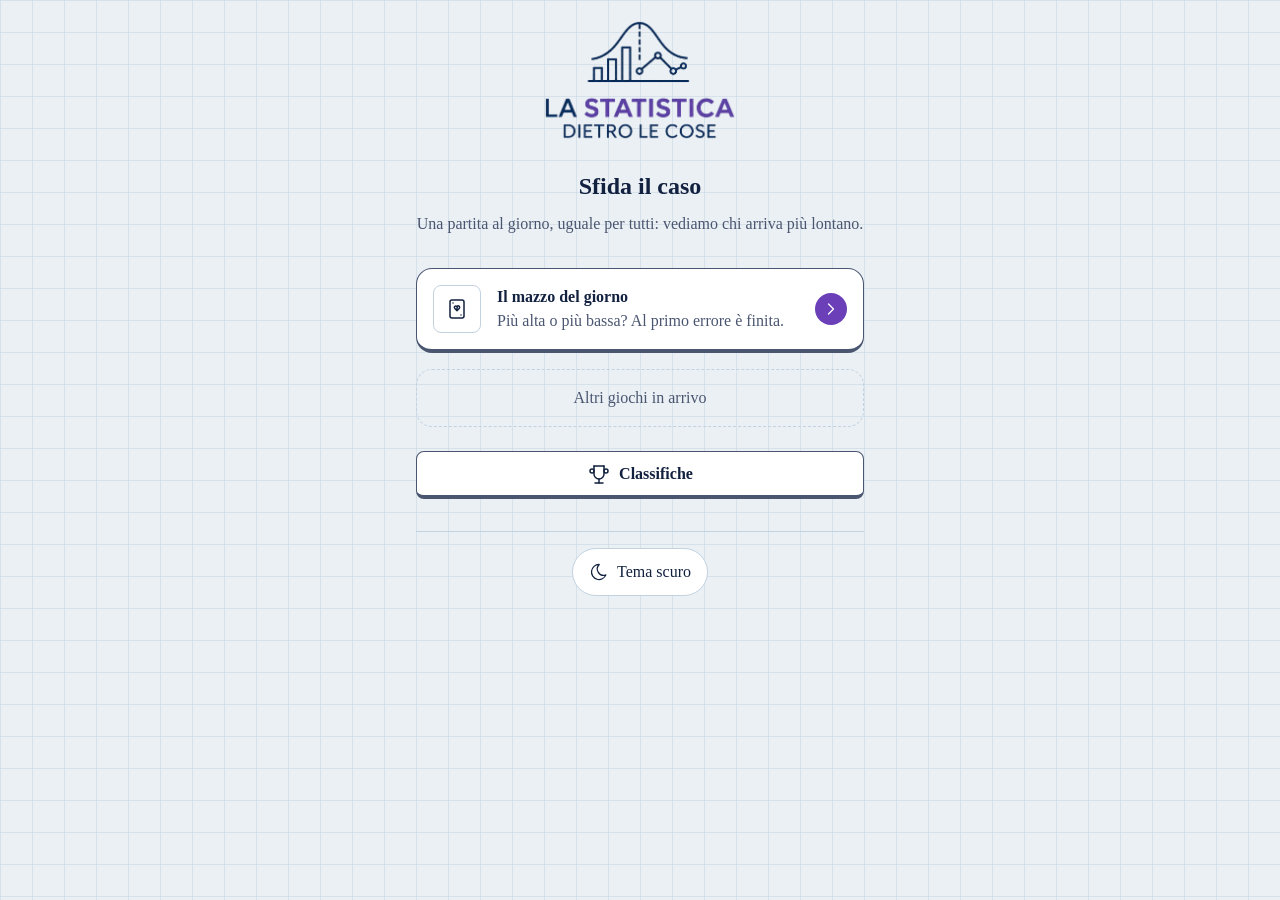
==== index.html @ bce46f34 "Sito La Statistica Dietro Le Cose: mazzo del giorno e classifiche Co-Authored-By: Claude Opus 5.5 <n" ====
<!doctype html>
<html lang="it">
<head>
  <meta charset="utf-8">
  <meta name="viewport" content="width=device-width, initial-scale=1, viewport-fit=cover">
  <title>La Statistica Dietro Le Cose</title>
  <meta name="description" content="Giochi e progetti della pagina La Statistica Dietro Le Cose.">
  <meta property="og:title" content="La Statistica Dietro Le Cose">
  <meta property="og:description" content="Giochi e progetti per vedere la matematica in azione.">
  <meta name="theme-color" content="#EAF0F4">
  <link rel="icon" type="image/png" href="icona.png">
  <link rel="apple-touch-icon" href="icona.png">
  <link rel="stylesheet" href="stile.css">
  <script src="tema.js"></script>
  <style>
    .logo {
      display: block;
      width: 100%; max-width: 200px; height: auto;
      margin: 0 auto var(--s3);
    }
    /* due versioni del logo: quella giusta per il tema */
    .logo-scuro { display: none; }
    :root[data-theme="dark"] .logo-chiaro { display: none; }
    :root[data-theme="dark"] .logo-scuro { display: block; }
    @media (prefers-color-scheme: dark) {
      :root:not([data-theme="light"]) .logo-chiaro { display: none; }
      :root:not([data-theme="light"]) .logo-scuro { display: block; }
    }
    h1 { text-align: center; font-size: 24px; margin: 0 0 var(--s1); }
    .sottotitolo { text-align: center; color: var(--testo-tenue); margin: 0 0 var(--s4); }

    .progetti { list-style: none; margin: 0; padding: 0; display: grid; gap: var(--s2); }
    /* ogni gioco è una scheda da toccare: bordo in rilievo come i bottoni, freccia viola */
    .progetto {
      display: flex; align-items: center; gap: var(--s2);
      padding: var(--s2);
      text-decoration: none;
      background: var(--superficie);
      border: 1px solid var(--testo-tenue);
      border-bottom-width: var(--rilievo);
      border-radius: var(--s2);
      -webkit-tap-highlight-color: transparent;
      transition: transform .08s, border-bottom-width .08s;
    }
    .progetto:active { transform: translateY(3px); border-bottom-width: 1px; margin-bottom: 3px; }
    @media (hover: hover) { .progetto:hover { background: var(--fondo); } }
    .progetto .riquadro {
      flex: none; width: var(--s6); height: var(--s6);
      display: grid; place-items: center;
      border: 1px solid var(--linea);
      border-radius: var(--s1);
    }
    .progetto .testo { flex: 1; min-width: 0; }
    .progetto strong { display: block; font-size: 16px; }
    .progetto span.descrizione { display: block; font-size: 16px; color: var(--testo-tenue); }
    .progetto .vai {
      flex: none; width: var(--s4); height: var(--s4);
      display: grid; place-items: center;
      color: var(--su-accento); background: var(--accento);
      border-radius: 50%;
    }
    .progetto .vai .icona { width: 20px; height: 20px; }

    .in-arrivo {
      text-align: center; color: var(--testo-tenue);
      padding: var(--s2); border: 1px dashed var(--linea); border-radius: var(--s2);
    }
    .classifiche { width: 100%; margin-top: var(--s3); }
    footer { text-align: center; color: var(--testo-tenue); margin-top: var(--s4); }
  </style>
</head>
<body>
  <main class="pagina">
    <img class="logo logo-chiaro" src="logo.png" alt="La Statistica Dietro Le Cose" width="809" height="519">
    <img class="logo logo-scuro" src="logo-scuro.png" alt="La Statistica Dietro Le Cose" width="809" height="519">
    <h1>Sfida il caso</h1>
    <p class="sottotitolo">Una partita al giorno, uguale per tutti: vediamo chi arriva più lontano.</p>

    <ul class="progetti">
      <!--
        PER AGGIUNGERE UN PROGETTO: copia un blocco <li> ... </li> qui sotto,
        incollalo dove vuoi nella lista e cambia link, icona, titolo e descrizione.
        Il primo della lista è quello più in alto.
        Le icone vengono tutte da Tabler Icons (versione outline): si copia l'SVG
        dell'icona e si mette class="icona" (vedi la skill "stile-interfacce").
      -->
      <li>
        <a class="progetto" href="mazzo/">
          <span class="riquadro" aria-hidden="true">
            <!-- Tabler: playing-card -->
            <svg class="icona" viewBox="0 0 24 24"><path d="M19 5v14a2 2 0 0 1 -2 2h-10a2 2 0 0 1 -2 -2v-14a2 2 0 0 1 2 -2h10a2 2 0 0 1 2 2z"/><path d="M8 6h.01"/><path d="M16 18h.01"/><path d="M11.92 11.448a1.5 1.5 0 0 0 -2.11 -2.103a1.5 1.5 0 0 0 -.006 2.12l2.196 2.15l2.21 -2.15a1.5 1.5 0 0 0 0 -2.12a1.5 1.5 0 0 0 -2.12 0"/></svg>
          </span>
          <span class="testo">
            <strong>Il mazzo del giorno</strong>
            <span class="descrizione">Più alta o più bassa? Al primo errore è finita.</span>
          </span>
          <!-- Tabler: chevron-right -->
          <span class="vai" aria-hidden="true"><svg class="icona" viewBox="0 0 24 24"><path d="M9 6l6 6l-6 6"/></svg></span>
        </a>
      </li>

      <li class="in-arrivo">Altri giochi in arrivo</li>
    </ul>

    <a class="bottone chiaro classifiche" href="classifica/">
      <!-- Tabler: trophy -->
      <svg class="icona" viewBox="0 0 24 24" aria-hidden="true"><path d="M8 21l8 0"/><path d="M12 17l0 4"/><path d="M7 4l10 0"/><path d="M17 4v8a5 5 0 0 1 -10 0v-8"/><path d="M5 9m-2 0a2 2 0 1 0 4 0a2 2 0 1 0 -4 0"/><path d="M19 9m-2 0a2 2 0 1 0 4 0a2 2 0 1 0 -4 0"/></svg>
      Classifiche
    </a>
  </main>
</body>
</html>
---- stile.css ----
/*
  Stile comune del sito. Regole: skill "stile-interfacce"
  (spaziature multiple di 8, una palette neutra, icone Tabler a linea,
  due pesi di font, niente maiuscolo, numeri senza decorazioni).

  Tema chiaro e scuro
  - Di base il sito segue il telefono (chiaro o scuro).
  - Chi preme il bottone del tema lo sceglie a mano: tema.js scrive
    data-theme="light" o "dark" su <html> e lo ricorda.
  - Tutti i colori stanno qui sotto: le pagine usano solo le variabili.
*/
:root {
  /* spaziature: solo questi valori */
  --s1: 8px;
  --s2: 16px;
  --s3: 24px;
  --s4: 32px;
  --s6: 48px;

  /* il bordo inferiore dei bottoni, che li fa sembrare "da premere" */
  --rilievo: 4px;

  --font: Georgia, "Times New Roman", serif;

  /* --- tema chiaro --- */
  color-scheme: light;
  --fondo: #EAF0F4;
  --superficie: #FFFFFF;
  --linea: #C3D2E0;
  --testo: #12213F;
  --testo-tenue: #4A5670;

  /* accenti, solo con un significato */
  --accento: #6A3FB8;          /* azione principale, "tu" (il viola della pagina) */
  --accento-scuro: #4A2A85;    /* il bordo in rilievo dei bottoni viola */
  --su-accento: #FFFFFF;       /* testo sopra il viola */
  --giusto: #2E8B57;
  --sbagliato: #C0392B;

  /* le carte da gioco restano bianche anche col tema scuro */
  --carta: #FFFFFF;
  --carta-testo: #12213F;
  --seme-rosso: #C0392B;
  --seme-rosso-testo: #C0392B;   /* cuori e quadri scritti sullo sfondo della pagina */
  --dorso: #12213F;
  --tavolo: #2E8B57;

  /* il foglio a quadretti (pattern SVG, niente gradienti) */
  --quadretti: url("data:image/svg+xml,%3Csvg xmlns='http://www.w3.org/2000/svg' width='32' height='32'%3E%3Cpath d='M32 0H0V32' fill='none' stroke='%23C3D2E0' stroke-width='1'/%3E%3C/svg%3E");
}

/* --- tema scuro: stessi nomi, colori diversi --- */
@media (prefers-color-scheme: dark) {
  :root:not([data-theme="light"]) {
    color-scheme: dark;
    --fondo: #0E1524;
    --superficie: #182238;
    --linea: #2E3D58;
    --testo: #E8EDF6;
    --testo-tenue: #A3AFC4;
    --accento: #7C55D6;
    --accento-scuro: #4A2A85;
    --giusto: #4CB782;
    --sbagliato: #E8705F;
    --seme-rosso-testo: #E8705F;
    --tavolo: #22714A;
    --quadretti: url("data:image/svg+xml,%3Csvg xmlns='http://www.w3.org/2000/svg' width='32' height='32'%3E%3Cpath d='M32 0H0V32' fill='none' stroke='%231B263C' stroke-width='1'/%3E%3C/svg%3E");
  }
}
:root[data-theme="dark"] {
  color-scheme: dark;
  --fondo: #0E1524;
  --superficie: #182238;
  --linea: #2E3D58;
  --testo: #E8EDF6;
  --testo-tenue: #A3AFC4;
  --accento: #7C55D6;
  --accento-scuro: #4A2A85;
  --giusto: #4CB782;
  --sbagliato: #E8705F;
  --seme-rosso-testo: #E8705F;
  --tavolo: #22714A;
  --quadretti: url("data:image/svg+xml,%3Csvg xmlns='http://www.w3.org/2000/svg' width='32' height='32'%3E%3Cpath d='M32 0H0V32' fill='none' stroke='%231B263C' stroke-width='1'/%3E%3C/svg%3E");
}

* { box-sizing: border-box; }

/* un elemento nascosto resta nascosto anche se ha un suo display (flex, grid…) */
[hidden] { display: none !important; }

html { -webkit-text-size-adjust: 100%; }

body {
  margin: 0;
  min-height: 100vh;
  min-height: 100dvh;
  font-family: var(--font);
  font-size: 16px;
  color: var(--testo);
  background-color: var(--fondo);
  background-image: var(--quadretti);
  background-size: 32px 32px;
  line-height: 1.5;
}

a { color: inherit; }
h1, h2, h3, b, strong { font-weight: 700; }
p { margin: 0 0 var(--s2); }

.pagina {
  max-width: 480px;
  margin: 0 auto;
  padding: var(--s2) var(--s2) var(--s4);
}

.intestazione {
  text-align: center;
  font-size: 16px;
  color: var(--testo-tenue);
  margin: 0 0 var(--s1);
}

.icona {
  width: 24px;
  height: 24px;
  flex: none;
  fill: none;
  stroke: currentColor;
  stroke-width: 1.5;
  stroke-linecap: round;
  stroke-linejoin: round;
}

/* --- "Home", in alto a sinistra --- */
.indietro {
  display: inline-flex; align-items: center; gap: var(--s1);
  min-height: var(--s6);
  text-decoration: none;
}
.indietro .icona { width: 20px; height: 20px; }

/* --- cambio tema, in fondo alla pagina (lo crea tema.js) --- */
.piede-tema {
  display: flex; justify-content: center;
  margin-top: var(--s4); padding-top: var(--s2);
  border-top: 1px solid var(--linea);
}
.bottone-tema {
  display: inline-flex; align-items: center; gap: var(--s1);
  min-height: var(--s6); padding: 0 var(--s2);
  font: 400 16px var(--font);
  color: var(--testo);
  background: var(--superficie);
  border: 1px solid var(--linea);
  border-radius: var(--s3);
  cursor: pointer;
  -webkit-tap-highlight-color: transparent;
  touch-action: manipulation;
}
.bottone-tema .icona { width: 20px; height: 20px; }

/* --- bottoni ---
   Pieni di colore, con un bordo inferiore più spesso che li fa sembrare in rilievo.
   Quando si premono "scendono": il rilievo sparisce e il bottone si abbassa. */
.bottone {
  display: inline-flex;
  align-items: center;
  justify-content: center;
  gap: var(--s1);
  min-height: var(--s6);
  padding: var(--s1) var(--s2);
  font: 700 16px var(--font);
  color: var(--su-accento);
  background: var(--accento);
  border: 1px solid var(--accento-scuro);
  border-bottom-width: var(--rilievo);
  border-radius: var(--s1);
  cursor: pointer;
  text-decoration: none;
  -webkit-tap-highlight-color: transparent;
  touch-action: manipulation;
  transition: transform .08s, border-bottom-width .08s;
}
.bottone:active:not([disabled]) {
  transform: translateY(3px);
  border-bottom-width: 1px;
  margin-bottom: 3px;
}
.bottone[disabled] { opacity: 0.4; cursor: default; }
.bottone.chiaro {
  color: var(--testo);
  background: var(--superficie);
  border-color: var(--testo-tenue);
}
@media (hover: hover) {
  .bottone:hover:not([disabled]) { filter: brightness(1.08); }
  .bottone.chiaro:hover:not([disabled]) { background: var(--fondo); filter: none; }
}

/* chi usa la tastiera vede dove si trova */
a:focus-visible, button:focus-visible {
  outline: 2px solid var(--accento);
  outline-offset: 2px;
}

.scheda {
  background: var(--superficie);
  border: 1px solid var(--linea);
  border-radius: var(--s2);
  padding: var(--s2);
}
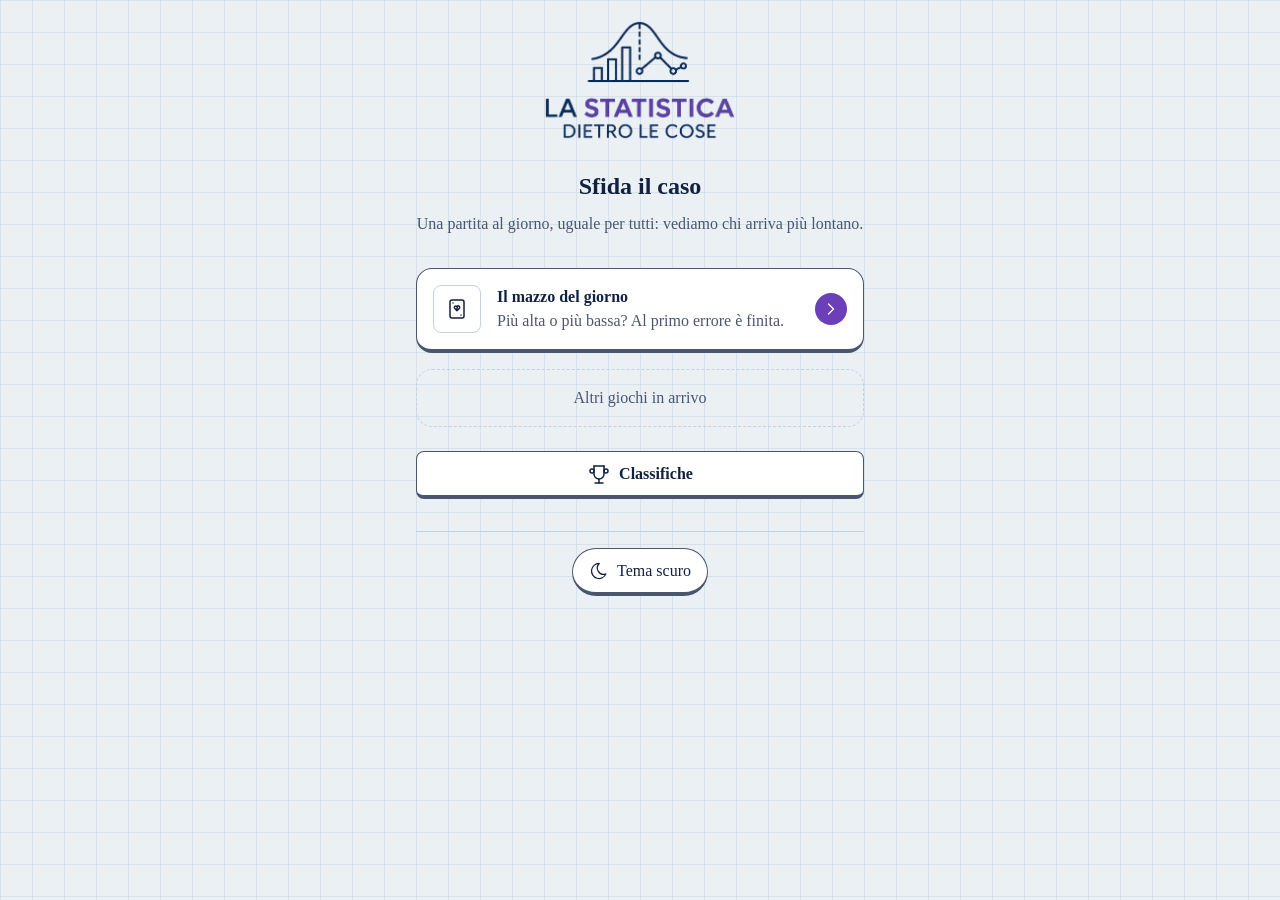
==== commit 5c27764a: "Nome con iniziale o Instagram, casella novità, età minima nella privacy" ====
--- a/index.html
+++ b/index.html
@@ -12,6 +12,7 @@
   <link rel="apple-touch-icon" href="icona.png">
   <link rel="stylesheet" href="stile.css">
   <script src="tema.js"></script>
+  <script src="statistiche.js"></script>
   <style>
     .logo {
       display: block;
--- a/stile.css
+++ b/stile.css
@@ -34,7 +34,7 @@
   --accento: #6A3FB8;          /* azione principale, "tu" (il viola della pagina) */
   --accento-scuro: #4A2A85;    /* il bordo in rilievo dei bottoni viola */
   --su-accento: #FFFFFF;       /* testo sopra il viola */
-  --giusto: #2E8B57;
+  --giusto: #23704A;           /* più scuro del verde dei video: si legge anche sul fondo chiaro */
   --sbagliato: #C0392B;
 
   /* le carte da gioco restano bianche anche col tema scuro */
@@ -43,7 +43,7 @@
   --seme-rosso: #C0392B;
   --seme-rosso-testo: #C0392B;   /* cuori e quadri scritti sullo sfondo della pagina */
   --dorso: #12213F;
-  --tavolo: #2E8B57;
+  --tavolo: #257A4E;           /* il testo bianco sopra resta leggibile */
 
   /* il foglio a quadretti (pattern SVG, niente gradienti) */
   --quadretti: url("data:image/svg+xml,%3Csvg xmlns='http://www.w3.org/2000/svg' width='32' height='32'%3E%3Cpath d='M32 0H0V32' fill='none' stroke='%23C3D2E0' stroke-width='1'/%3E%3C/svg%3E");
@@ -103,6 +103,17 @@
   line-height: 1.5;
 }
 
+/* niente parola sola sull'ultima riga */
+p, li { text-wrap: pretty; }
+
+/* testo letto solo dal lettore di schermo */
+.solo-lettore {
+  position: absolute; width: 1px; height: 1px; overflow: hidden;
+  clip: rect(0 0 0 0); clip-path: inset(50%); white-space: nowrap;
+}
+
+::selection { background: var(--accento); color: var(--su-accento); }
+
 a { color: inherit; }
 h1, h2, h3, b, strong { font-weight: 700; }
 p { margin: 0 0 var(--s2); }
@@ -151,12 +162,16 @@
   font: 400 16px var(--font);
   color: var(--testo);
   background: var(--superficie);
-  border: 1px solid var(--linea);
+  border: 1px solid var(--testo-tenue);
+  border-bottom-width: var(--rilievo);
   border-radius: var(--s3);
   cursor: pointer;
   -webkit-tap-highlight-color: transparent;
   touch-action: manipulation;
-}
+  transition: transform .08s, border-bottom-width .08s;
+}
+.bottone-tema:active { transform: translateY(3px); border-bottom-width: 1px; margin-bottom: 3px; }
+@media (hover: hover) { .bottone-tema:hover { background: var(--fondo); } }
 .bottone-tema .icona { width: 20px; height: 20px; }
 
 /* --- bottoni ---
@@ -209,3 +224,25 @@
   border-radius: var(--s2);
   padding: var(--s2);
 }
+
+/* --- campi dei moduli (es. entrare in classifica) ---
+   16px per il testo: sotto i 16px l'iPhone ingrandisce la pagina quando si tocca il campo */
+.campo { display: grid; gap: var(--s1); margin-bottom: var(--s2); }
+.campo input {
+  min-height: var(--s6);
+  padding: 0 var(--s2);
+  font: 400 16px var(--font);
+  color: var(--testo);
+  background: var(--superficie);
+  border: 1px solid var(--testo-tenue);
+  border-radius: var(--s1);
+}
+.campo input:focus-visible { outline: 2px solid var(--accento); outline-offset: 2px; }
+.consenso {
+  display: flex; align-items: center; gap: var(--s1);
+  min-height: var(--s6); margin-bottom: var(--s2);
+}
+.consenso input { flex: none; width: var(--s3); height: var(--s3); margin: 0; accent-color: var(--accento); }
+.consenso input:focus-visible { outline: 2px solid var(--accento); outline-offset: 2px; }
+.errore-campo { color: var(--sbagliato); margin: 0 0 var(--s2); }
+input:focus-visible { outline: 2px solid var(--accento); outline-offset: 2px; }
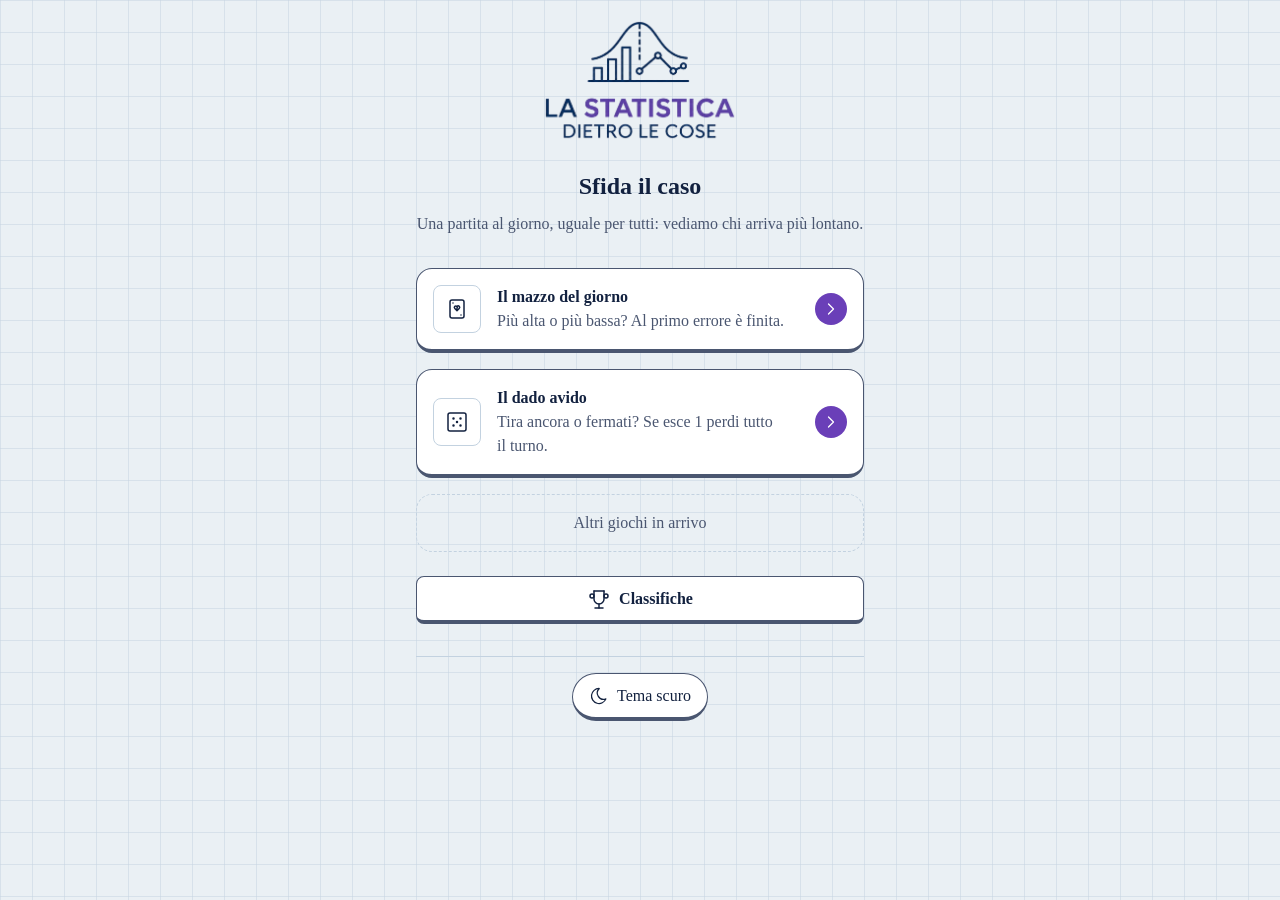
==== commit da596783: "Nuovo gioco: il dado avido" ====
--- a/index.html
+++ b/index.html
@@ -100,6 +100,21 @@
         </a>
       </li>
 
+      <li>
+        <a class="progetto" href="dadi/">
+          <span class="riquadro" aria-hidden="true">
+            <!-- Tabler: dice-5 -->
+            <svg class="icona" viewBox="0 0 24 24"><path d="M3 5a2 2 0 0 1 2 -2h14a2 2 0 0 1 2 2v14a2 2 0 0 1 -2 2h-14a2 2 0 0 1 -2 -2v-14z"/><path d="M8.5 8.5m-.5 0a.5 .5 0 1 0 1 0a.5 .5 0 1 0 -1 0" fill="currentColor"/><path d="M15.5 8.5m-.5 0a.5 .5 0 1 0 1 0a.5 .5 0 1 0 -1 0" fill="currentColor"/><path d="M15.5 15.5m-.5 0a.5 .5 0 1 0 1 0a.5 .5 0 1 0 -1 0" fill="currentColor"/><path d="M8.5 15.5m-.5 0a.5 .5 0 1 0 1 0a.5 .5 0 1 0 -1 0" fill="currentColor"/><path d="M12 12m-.5 0a.5 .5 0 1 0 1 0a.5 .5 0 1 0 -1 0" fill="currentColor"/></svg>
+          </span>
+          <span class="testo">
+            <strong>Il dado avido</strong>
+            <span class="descrizione">Tira ancora o fermati? Se esce 1 perdi tutto il turno.</span>
+          </span>
+          <!-- Tabler: chevron-right -->
+          <span class="vai" aria-hidden="true"><svg class="icona" viewBox="0 0 24 24"><path d="M9 6l6 6l-6 6"/></svg></span>
+        </a>
+      </li>
+
       <li class="in-arrivo">Altri giochi in arrivo</li>
     </ul>
 
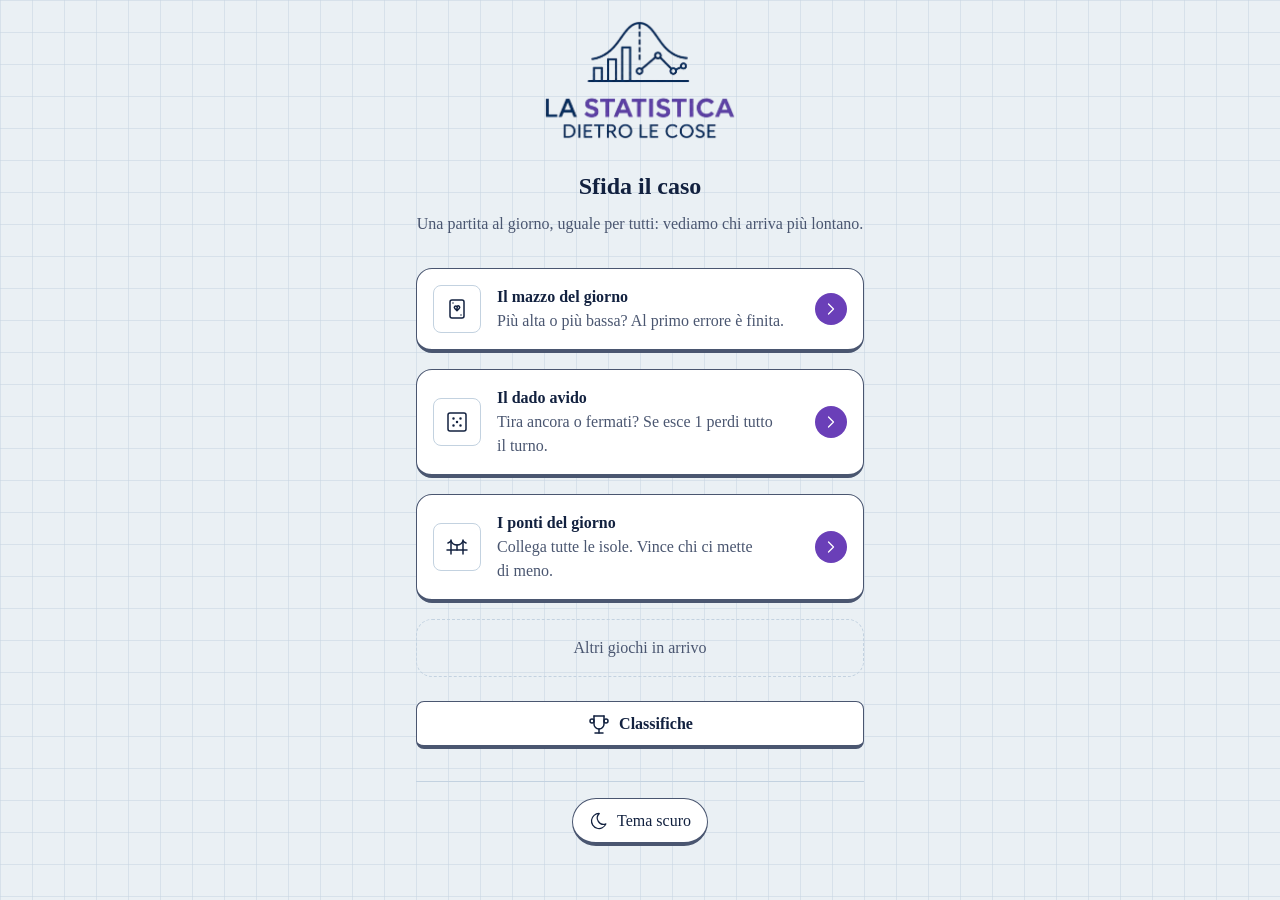
==== commit bcbd2b54: "Nuovo gioco: i ponti del giorno" ====
--- a/index.html
+++ b/index.html
@@ -115,6 +115,21 @@
         </a>
       </li>
 
+      <li>
+        <a class="progetto" href="ponti/">
+          <span class="riquadro" aria-hidden="true">
+            <!-- Tabler: building-bridge -->
+            <svg class="icona" viewBox="0 0 24 24"><path d="M6 5l0 14"/><path d="M18 5l0 14"/><path d="M2 15l20 0"/><path d="M3 8a7.5 7.5 0 0 0 3 -2a6.5 6.5 0 0 0 12 0a7.5 7.5 0 0 0 3 2"/><path d="M12 10l0 5"/></svg>
+          </span>
+          <span class="testo">
+            <strong>I ponti del giorno</strong>
+            <span class="descrizione">Collega tutte le isole. Vince chi ci mette di meno.</span>
+          </span>
+          <!-- Tabler: chevron-right -->
+          <span class="vai" aria-hidden="true"><svg class="icona" viewBox="0 0 24 24"><path d="M9 6l6 6l-6 6"/></svg></span>
+        </a>
+      </li>
+
       <li class="in-arrivo">Altri giochi in arrivo</li>
     </ul>
 
